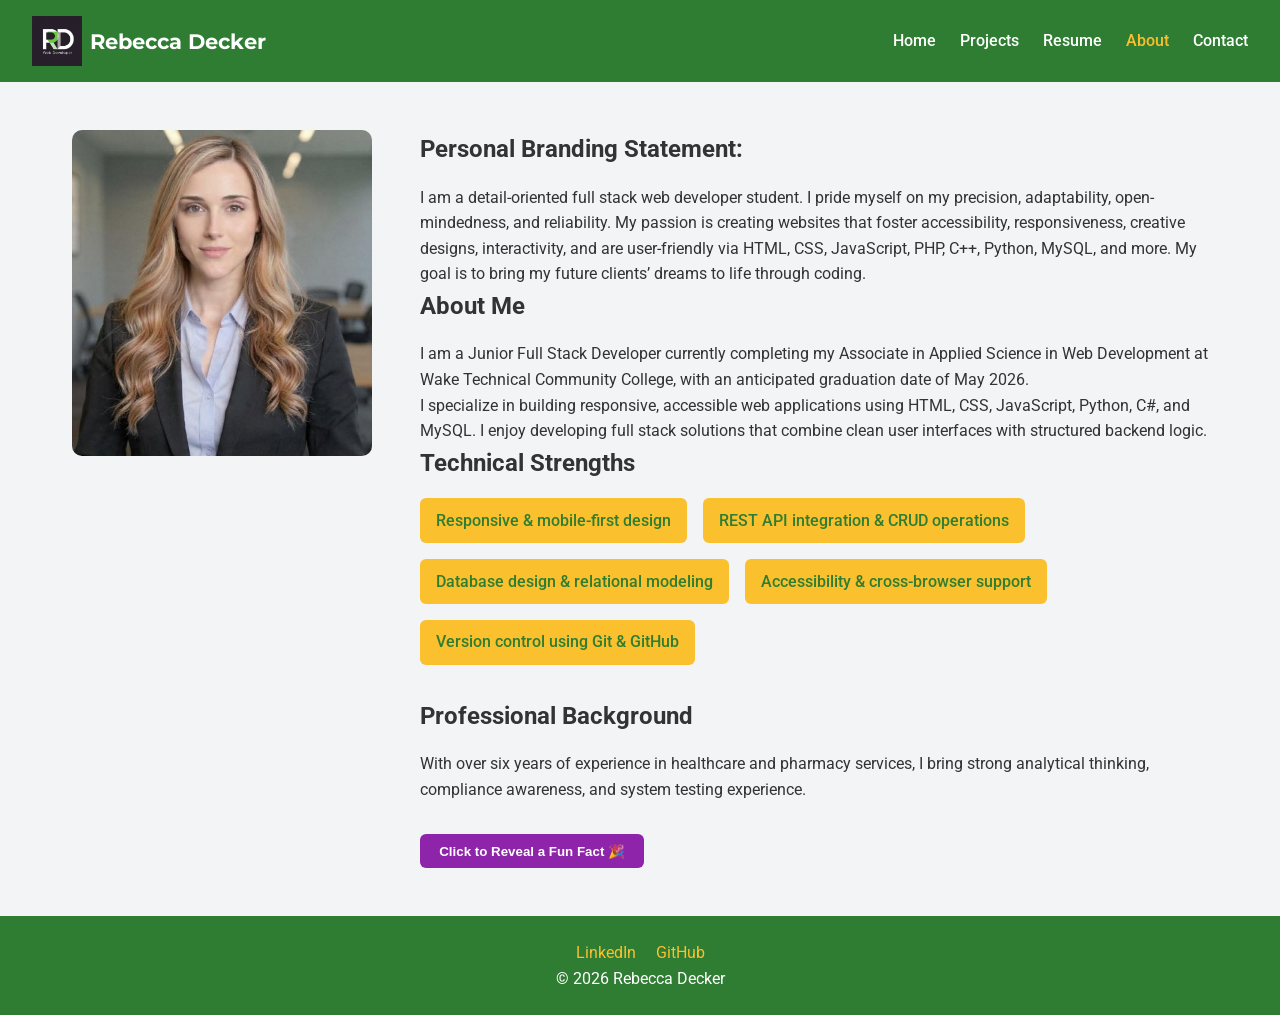
==== about.html @ 68fbaf18 "e-portfolio" ====
<!DOCTYPE html>
<html lang="en">
<head>
  <meta charset="UTF-8" />
  <meta name="viewport" content="width=device-width, initial-scale=1.0" />
  <title>About Me | Rebecca Decker</title>

  <!-- Google Fonts -->
  <link href="https://fonts.googleapis.com/css2?family=Montserrat:wght@600;700&family=Roboto:wght@400;500&display=swap" rel="stylesheet">

  <link rel="stylesheet" href="css/styles.css" />
</head>
<body>

<header class="header">
  <a href="index.html" class="logo">
    <img src="images/logo.jpg" alt="logo"> Rebecca Decker
  </a>

  <!-- Hamburger toggle -->
  <input type="checkbox" id="nav-toggle" class="nav-toggle">
  <label for="nav-toggle" class="hamburger">
    <span></span>
    <span></span>
    <span></span>
  </label>

  <nav>
    <ul class="nav-links">
      <li><a href="index.html">Home</a></li>
      <li><a href="projects.html">Projects</a></li>
      <li><a href="resume.html">Resume</a></li>
      <li><a href="about.html" class="active">About</a></li>
      <li><a href="contact.html">Contact</a></li>
    </ul>
  </nav>
</header>

<main class="about">

  <section class="about-wrapper">

    <!-- LEFT: PROFILE IMAGE -->
    <div class="about-image">
      <img id="profile-img" src="images/profile.jpg" alt="Rebecca Decker professional photo">
    </div>

    <!-- RIGHT: TEXT CONTENT -->
    <div class="about-content">

      <p class="branding">
        <h1>Personal Branding Statement:</h1>
        <p>
          I am a detail-oriented full stack web developer student. I pride myself on my precision, adaptability, open-mindedness, and reliability. My passion is creating websites that foster accessibility, responsiveness, creative designs, interactivity, and are user-friendly via HTML, CSS, JavaScript, PHP, C++, Python, MySQL, and more. My goal is to bring my future clients’ dreams to life through coding.
        </p>

      <h2>About Me</h2>
      <p>
        I am a Junior Full Stack Developer currently completing my Associate in Applied Science in Web Development 
        at Wake Technical Community College, with an anticipated graduation date of May 2026.
      </p>
      <p>
        I specialize in building responsive, accessible web applications using HTML, CSS, JavaScript, Python, C#, and MySQL. 
        I enjoy developing full stack solutions that combine clean user interfaces with structured backend logic.
      </p>

      <h2>Technical Strengths</h2>
      <div class="skills-container">
        <div class="skill-card">Responsive & mobile-first design</div>
        <div class="skill-card">REST API integration & CRUD operations</div>
        <div class="skill-card">Database design & relational modeling</div>
        <div class="skill-card">Accessibility & cross-browser support</div>
        <div class="skill-card">Version control using Git & GitHub</div>
      </div>

      <h2>Professional Background</h2>
      <p>
        With over six years of experience in healthcare and pharmacy services, I bring strong analytical thinking, 
        compliance awareness, and system testing experience.
      </p>

      <!-- FUN FACT INTERACTION -->
      <div class="fun-fact-wrapper">
        <button id="reveal-fact">Click to Reveal a Fun Fact 🎉</button>
        <p id="fun-fact">I enjoy exploring local coffee shops and hiking the mountains!☕</p>
      </div>

    </div>
  </section>

</main>

<footer class="footer">
  <a href="https://linkedin.com" target="_blank">LinkedIn</a>
  <a href="https://github.com" target="_blank">GitHub</a>
  <p>© 2026 Rebecca Decker</p>
</footer>

<script src="js/script.js"></script>
</body>
</html>
---- css/styles.css ----
/* ================= GLOBAL RESET ================= */
* {
  margin: 0;
  padding: 0;
  box-sizing: border-box;
}

body {
  font-family: 'Roboto', sans-serif;
  background-color: #F3F4F6;
  color: #333;
  line-height: 1.6;
  scroll-behavior: smooth;
}

a {
  text-decoration: none;
  color: inherit;
}

img {
  max-width: 100%;
  display: block;
}

/* ================= HEADER ================= */
.header {
  display: flex;
  justify-content: space-between;
  align-items: center;
  padding: 1rem 2rem;
  background-color: #2E7D32;
  color: white;
  position: relative;
  z-index: 100;
}

.header a {
  color: white;
}

.logo {
  display: flex;
  align-items: center;
  font-family: 'Montserrat', sans-serif;
  font-weight: 700;
  font-size: 1.3rem;
  gap: 0.5rem;
}

.logo img {
  width: 50px;
  height: auto;
  object-fit: contain;
}

.nav-links {
  list-style: none;
  display: flex;
  gap: 1.5rem;
}

.nav-links a {
  font-weight: 500;
  transition: color 0.3s;
}

.nav-links a:hover,
.nav-links a.active {
  color: #FBC02D;
}

/* ================= HAMBURGER ================= */
.nav-toggle {
  display: none;
}

.hamburger {
  display: none;
  flex-direction: column;
  cursor: pointer;
  gap: 5px;
  z-index: 2000;
}

.hamburger span {
  width: 25px;
  height: 3px;
  background: white;
  border-radius: 2px;
}

/* ================= BUTTONS ================= */
.btn-primary {
  background-color: #8E24AA;
  color: white;
  border: none;
  padding: 0.7rem 1.4rem;
  border-radius: 6px;
  cursor: pointer;
  font-weight: 600;
  transition: transform 0.2s ease, background 0.3s ease;
}

.btn-primary:hover {
  background-color: #6A1B9A;
  transform: scale(1.05);
}

.btn-secondary {
  background-color: #FBC02D;
  color: #2E7D32;
  border: none;
  padding: 0.7rem 1.4rem;
  border-radius: 6px;
  cursor: pointer;
  font-weight: 600;
  transition: transform 0.2s ease, background 0.3s ease;
}

.btn-secondary:hover {
  background-color: #F9A825;
  transform: scale(1.05);
}

/* ================= HERO (INDEX PAGE) ================= */
.hero-wrapper {
  display: flex;
  align-items: center;
  justify-content: center;
  gap: 3rem;
  max-width: 1200px;
  margin: 3rem auto;
  padding: 0 2rem;
  flex-wrap: wrap; /* allows stacking on smaller screens */
}

.hero-image img {
  width: 300px;
  max-width: 100%;
  border-radius: 10px;
  object-fit: cover;
  cursor: pointer;
  transition: transform 0.6s ease;
}

.hero-content {
  flex: 1;
  min-width: 280px;
  text-align: left;
}

.hero-content h1 {
  font-family: 'Montserrat', sans-serif;
  color: #2E7D32; /* consistent green from theme */
  margin-bottom: 1rem;
  font-size: 2.5rem;
}

.hero-content .tagline {
  font-size: 1.2rem;
  margin-bottom: 2rem;
  color: #555;
}

.hero-buttons {
  display: flex;
  gap: 1rem;
  flex-wrap: wrap;
}

/* ================= HOME SECTION ================= */
.home-section {
  max-width: 1200px;
  margin: auto;
  padding: 3rem 2rem;
  text-align: center;
}

.home-section h2 {
  color: #8E24AA;
  margin-bottom: 1.5rem;
  font-family: 'Montserrat', sans-serif;
}

.skills-grid {
  display: flex;
  flex-wrap: wrap;
  gap: 2rem;
  justify-content: center;
}

.skills-grid div {
  background-color: #FBC02D;
  color: #2E7D32;
  padding: 1rem;
  border-radius: 8px;
  min-width: 220px;
  transition: transform 0.3s, box-shadow 0.3s;
}

.skills-grid div:hover {
  transform: scale(1.05);
  box-shadow: 0 8px 20px rgba(0,0,0,0.2);
}

/* ================= ABOUT PAGE ================= */
.about-wrapper {
  display: flex;
  align-items: flex-start;
  justify-content: center;
  gap: 3rem;
  max-width: 1200px;
  margin: 3rem auto;
  padding: 0 2rem;
  flex-wrap: wrap;
}

.about-image img {
  width: 300px;
  max-width: 100%;
  height: auto;
  border-radius: 10px;
  object-fit: cover;
  cursor: pointer;
  transition: transform 0.6s ease;
}

.about-content {
  flex: 1;
  min-width: 280px;
}

.about-content h1,
.about-content h2 {
  margin-bottom: 1rem;
}

.skills-container {
  display: flex;
  flex-wrap: wrap;
  gap: 1rem;
  margin-bottom: 2rem;
}

.skill-card {
  background-color: #FBC02D;
  color: #2E7D32;
  padding: 0.6rem 1rem;
  border-radius: 6px;
  font-weight: 500;
  cursor: default;
  transition: transform 0.3s ease, box-shadow 0.3s ease;
}

/* Fun fact button */
.fun-fact-wrapper {
  margin-top: 2rem;
}

#fun-fact {
  display: none;
  margin-top: 1rem;
}

#reveal-fact {
  background-color: #8E24AA;
  color: white;
  border: none;
  padding: 0.6rem 1.2rem;
  border-radius: 6px;
  cursor: pointer;
  font-weight: 600;
  transition: 0.3s ease, transform 0.2s ease;
}

#reveal-fact:hover {
  background-color: #6A1B9A;
  transform: scale(1.05);
}

/* ================= PROJECTS PAGE ================= */
.projects {
  max-width: 1200px;
  margin: auto;
  padding: 3rem 2rem;
}

.projects-grid {
  display: grid;
  grid-template-columns: repeat(auto-fit, minmax(280px, 1fr));
  gap: 2rem;
}

.project-card {
  background: white;
  padding: 1.5rem;
  border-radius: 8px;
  box-shadow: 0 4px 10px rgba(0,0,0,0.1);
  transition: transform 0.3s ease;
}

.project-card:hover {
  transform: translateY(-6px);
}

.project-card img {
  width: 100%;
  border-radius: 6px;
  margin-bottom: 1rem;
}

.project-link {
  background-color: #8E24AA;
  color: white;
  border: none;
  padding: 0.6rem 1.2rem;
  border-radius: 4px;
  cursor: pointer;
}

.project-link:hover {
  background-color: #6A1B9A;
}

/* MODAL */
.modal {
  position: fixed;
  inset: 0;
  background: rgba(0,0,0,0.8);
  display: flex;
  align-items: center;
  justify-content: center;
  opacity: 0;
  pointer-events: none;
  transition: opacity 0.3s ease;
  z-index: 1000;
}

.modal.show {
  opacity: 1;
  pointer-events: auto;
}

.modal-content {
  background: #F3F4F6;
  width: 90%;
  max-width: 1000px;
  height: 85%;
  border-radius: 10px;
  padding: 1rem;
  position: relative;
}

.modal-content iframe {
  width: 100%;
  height: 85%;
  border: none;
  border-radius: 6px;
}

.close-modal {
  position: absolute;
  top: 10px;
  right: 14px;
  background: none;
  border: none;
  font-size: 1.5rem;
  cursor: pointer;
}

/* ================= CONTACT PAGE ================= */
.contact-page {
  padding: 4rem 2rem;
}

.contact-grid {
  display: flex;
  gap: 2rem;
  align-items: flex-start;
  flex-wrap: wrap;
}

/* IMAGE LEFT */
.contact-image {
  flex: 1 1 300px;
  max-width: 450px;
}

.contact-image img {
  width: 100%;
  height: auto;
  border-radius: 8px;
  object-fit: cover;
}

/* FORM RIGHT */
.contact-form-container {
  flex: 1 1 350px;
  max-width: 600px;
}

.contact-form-container h1 {
  font-family: 'Montserrat', sans-serif;
  color: #2E7D32;
  margin-bottom: 1rem;
}

.contact-form-container p {
  margin-bottom: 2rem;
  color: #555;
}

.contact-form {
  display: flex;
  flex-direction: column;
  gap: 1rem;
}

.contact-form label {
  font-weight: 500;
}

.contact-form input,
.contact-form textarea {
  padding: 0.75rem 1rem;
  border: 1px solid #ccc;
  border-radius: 6px;
  font-size: 1rem;
  transition: box-shadow 0.3s, border-color 0.3s;
}

.contact-form input:focus,
.contact-form textarea:focus {
  outline: none;
  border-color: #8E24AA;
  box-shadow: 0 0 8px rgba(139, 23, 154, 0.5);
  transition: box-shadow 0.3s ease;
}

.contact-form button {
  background-color: #8E24AA;
  color: #fff;
  font-weight: 600;
  padding: 0.75rem 1.5rem;
  border: none;
  border-radius: 6px;
  cursor: pointer;
  transition: transform 0.2s, background-color 0.3s;
}

.contact-form button:hover {
  background-color: #9c27b0;
  transform: scale(1.05);
}

/* ================= MESSAGE POPUP ================= */
.message-popup {
  position: fixed;
  top: 50%;
  left: 50%;
  transform: translateX(-50%, -50%);
  background: #8E24AA;
  color: #fff;
padding: 1.2rem 2rem;
  border-radius: 10px;
  font-size: 1rem;
  text-align: center;
  z-index: 10000;
  opacity: 0;
  transition: opacity 0.5s ease, transform 0.3s ease;
}

.message-popup.show {
  opacity: 1;
  transform: translateX(-50%) translateY(10px);
}

/* ================= RESUME PAGE ================= */
.resume ul {
  list-style: disc;
  margin-left: 1.5rem;
  margin-bottom: 2rem;
}

.resume .btn-primary {
  display: inline-block;
  margin-top: 1rem;
}

/* ================= FOOTER ================= */
.footer {
  background-color: #2E7D32;
  color: white;
  text-align: center;
  padding: 1.5rem;
  margin-top: 3rem;
}

.footer a {
  color: #FBC02D;
  margin: 0 0.5rem;
}

/* ================= CONFETTI ================= */
/* Confetti squares */
.confetti {
  position: fixed;
  top: 0;
  width: 5px;
  height: 5px;
  pointer-events: none;
  z-index: 9999;
  opacity: 1;
  animation: confettiFall linear forwards;
}

@keyframes confettiFall {
  0% {
    transform: translateY(0) rotate(0deg);
    opacity: 1;
  }
  100% {
    transform: translateY(120vh) rotate(720deg);
    opacity: 0;
  }
}

/* ================= FLOATING ICONS / EMOJIS ================= */
.floating-icon {
  position: fixed;
  bottom: 0;               /* start at bottom */
  pointer-events: none;     /* ignore mouse interactions */
  opacity: 1;
  animation: floatUp 4s ease-out forwards; /* move up and fade */
  z-index: 9999;
}

/* Keyframes for floating up and fading out */
@keyframes floatUp {
  0% {
    transform: translateY(0) scale(1);
    opacity: 1;
  }
  50% {
    transform: translateY(-50vh) scale(1.1);
    opacity: 0.8;
  }
  100% {
    transform: translateY(-100vh) scale(1.2);
    opacity: 0;
  }
}

.resume-preview {
  margin-top: 2rem;
  text-align: center;
}

.resume-preview h2 {
  color: #8E24AA; /* consistent with your theme */
  margin-bottom: 1rem;
}

.resume-preview iframe {
  border: 2px solid #2E7D32; /* subtle theme border */
  border-radius: 8px;
  margin-bottom: 1rem;
}

.resume-preview .btn-primary {
  margin-top: 1rem;
}

.iframe-wrapper {
  display: flex;
  justify-content: center;
  margin-bottom: 1rem;
}

.iframe-wrapper iframe {
  width: 90%;             /* not full width, leaves margin */
  max-width: 800px;       /* limits size on large screens */
  aspect-ratio: 8.5 / 11; /* standard resume ratio */
  border: 2px solid #2E7D32; /* theme color border */
  border-radius: 8px;
  box-shadow: 0 4px 12px rgba(0,0,0,0.15);
  pointer-events: auto;   /* allows scrolling inside iframe */
}

/* ================= RESPONSIVE ================= */
@media (max-width: 900px) {
  .about-wrapper {
    flex-direction: column;
    text-align: center;
  }

  .skills-container, .skills-grid {
    justify-content: center;
  }

  .hero-wrapper {
    flex-direction: column;
    text-align: center;
  }

  .hero-content {
    text-align: center;
  }

  .contact-grid {
    flex-direction: column;
    align-items: center;
  }

  .contact-image,
  .contact-form-container {
    max-width: 100%;
  }

  .about-image {
    align-self: center;    
  }
  
}

@media (max-width: 768px) {
  .hamburger {
    display: flex;
    position: absolute;
    right: 2rem;
    top: 50%;
    transform: translateY(-50%);
  }

  .nav-links {
    display: none;
    flex-direction: column;
    position: absolute;
    top: 100%;
    right: 0;
    background: #2E7D32;
    width: 200px;
    padding: 1rem;
    border-radius: 0 0 8px 8px;
  }

  .nav-toggle:checked + .hamburger + nav .nav-links {
    display: flex;
  }
}

@media (max-width: 480px) {
  .logo img {
    width: 35px;
  }

  .header {
    font-size: small;
  }

  .hero h1 {
    font-size: 2rem;
  }
}
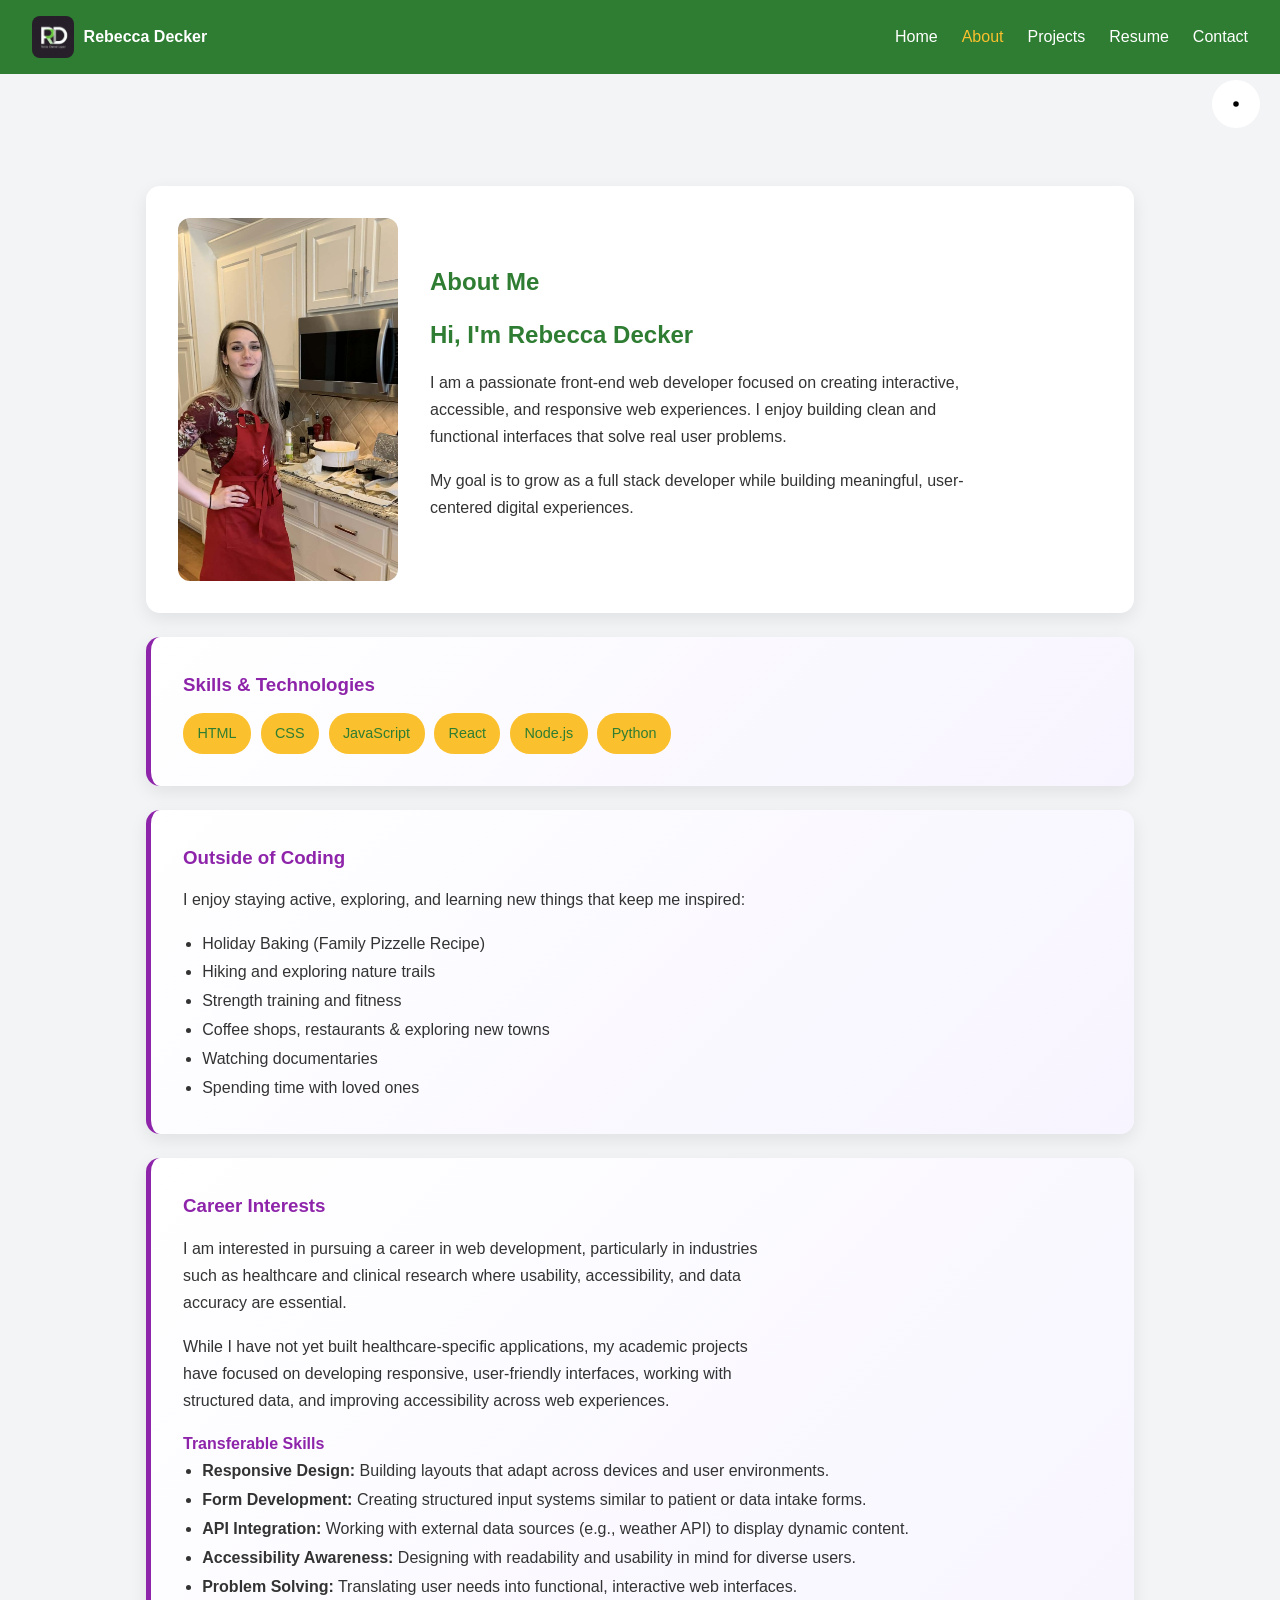
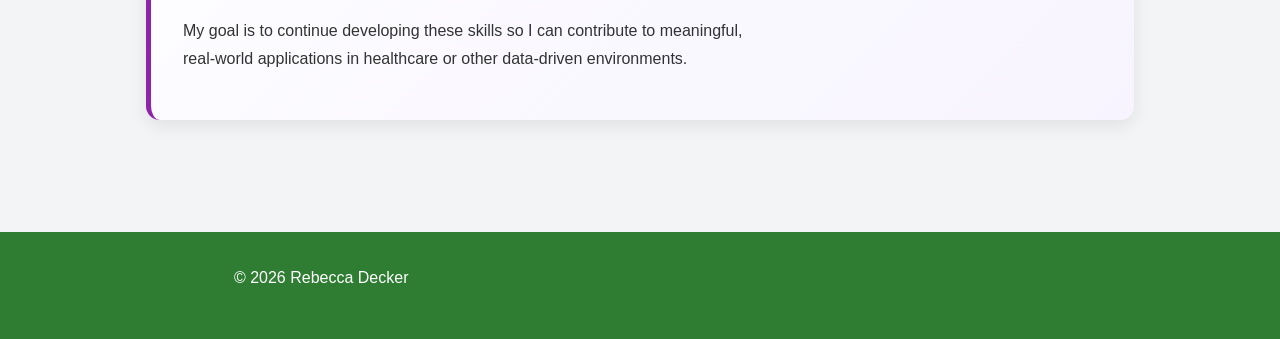
==== commit 49e07262: "Add files via upload" ====
--- a/about.html
+++ b/about.html
@@ -1,25 +1,45 @@
 <!DOCTYPE html>
 <html lang="en">
 <head>
-  <meta charset="UTF-8" />
-  <meta name="viewport" content="width=device-width, initial-scale=1.0" />
-  <title>About Me | Rebecca Decker</title>
+<meta charset="UTF-8">
+<meta name="viewport" content="width=device-width, initial-scale=1.0">
 
-  <!-- Google Fonts -->
-  <link href="https://fonts.googleapis.com/css2?family=Montserrat:wght@600;700&family=Roboto:wght@400;500&display=swap" rel="stylesheet">
+<title>About | Rebecca Decker</title>
 
-  <link rel="stylesheet" href="css/styles.css" />
+<link rel="stylesheet" href="css/styles.css">
 </head>
+
 <body>
+
+<button id="theme-toggle" class="theme-toggle" aria-label="Toggle dark mode">
+
+  <!-- SUN (light mode) -->
+  <svg class="icon sun" viewBox="0 0 24 24">
+    <circle cx="12" cy="12" r="5"/>
+    <g stroke-width="2">
+      <line x1="12" y1="1" x2="12" y2="4"/>
+      <line x1="12" y1="20" x2="12" y2="23"/>
+      <line x1="1" y1="12" x2="4" y2="12"/>
+      <line x1="20" y1="12" x2="23" y2="12"/>
+    </g>
+  </svg>
+
+  <!-- MOON (dark mode) -->
+  <svg class="icon moon" viewBox="0 0 24 24">
+    <path d="M21 14.5A8.5 8.5 0 1111.5 3a6.5 6.5 0 009.5 11.5z"/>
+  </svg>
+
+</button>
 
 <header class="header">
   <a href="index.html" class="logo">
-    <img src="images/logo.jpg" alt="logo"> Rebecca Decker
+    <img src="images/logo.jpg" alt="Rebecca Decker Logo">
+    <span>Rebecca Decker</span>
   </a>
 
-  <!-- Hamburger toggle -->
   <input type="checkbox" id="nav-toggle" class="nav-toggle">
-  <label for="nav-toggle" class="hamburger">
+
+  <label for="nav-toggle" class="hamburger" aria-label="Toggle navigation">
     <span></span>
     <span></span>
     <span></span>
@@ -28,74 +48,108 @@
   <nav>
     <ul class="nav-links">
       <li><a href="index.html">Home</a></li>
+      <li><a class="active" href="about.html">About</a></li>
       <li><a href="projects.html">Projects</a></li>
       <li><a href="resume.html">Resume</a></li>
-      <li><a href="about.html" class="active">About</a></li>
       <li><a href="contact.html">Contact</a></li>
     </ul>
   </nav>
 </header>
 
-<main class="about">
 
-  <section class="about-wrapper">
+<main class="section fade-in">
 
-    <!-- LEFT: PROFILE IMAGE -->
-    <div class="about-image">
-      <img id="profile-img" src="images/profile.jpg" alt="Rebecca Decker professional photo">
-    </div>
+<section class="about-modern">
 
-    <!-- RIGHT: TEXT CONTENT -->
-    <div class="about-content">
+  <!-- PROFILE CARD -->
+  <div class="about-card profile-card">
+    <img src="images/about.jpg" alt="Rebecca Decker profile photo" class="profile-img">
 
-      <p class="branding">
-        <h1>Personal Branding Statement:</h1>
-        <p>
-          I am a detail-oriented full stack web developer student. I pride myself on my precision, adaptability, open-mindedness, and reliability. My passion is creating websites that foster accessibility, responsiveness, creative designs, interactivity, and are user-friendly via HTML, CSS, JavaScript, PHP, C++, Python, MySQL, and more. My goal is to bring my future clients’ dreams to life through coding.
-        </p>
+    <div>
+      <h1>About Me</h1>
+      <h2>Hi, I'm Rebecca Decker</h2>
 
-      <h2>About Me</h2>
       <p>
-        I am a Junior Full Stack Developer currently completing my Associate in Applied Science in Web Development 
-        at Wake Technical Community College, with an anticipated graduation date of May 2026.
-      </p>
-      <p>
-        I specialize in building responsive, accessible web applications using HTML, CSS, JavaScript, Python, C#, and MySQL. 
-        I enjoy developing full stack solutions that combine clean user interfaces with structured backend logic.
+        I am a passionate front-end web developer focused on creating interactive, accessible, and responsive web experiences.
+        I enjoy building clean and functional interfaces that solve real user problems.
       </p>
 
-      <h2>Technical Strengths</h2>
-      <div class="skills-container">
-        <div class="skill-card">Responsive & mobile-first design</div>
-        <div class="skill-card">REST API integration & CRUD operations</div>
-        <div class="skill-card">Database design & relational modeling</div>
-        <div class="skill-card">Accessibility & cross-browser support</div>
-        <div class="skill-card">Version control using Git & GitHub</div>
-      </div>
+      <p>
+        My goal is to grow as a full stack developer while building meaningful, user-centered digital experiences.
+      </p>
+    </div>
+  </div>
 
-      <h2>Professional Background</h2>
-      <p>
-        With over six years of experience in healthcare and pharmacy services, I bring strong analytical thinking, 
-        compliance awareness, and system testing experience.
-      </p>
+  <!-- SKILLS CARD -->
+<div class="about-card highlight">
+    <h3>Skills & Technologies</h3>
 
-      <!-- FUN FACT INTERACTION -->
-      <div class="fun-fact-wrapper">
-        <button id="reveal-fact">Click to Reveal a Fun Fact 🎉</button>
-        <p id="fun-fact">I enjoy exploring local coffee shops and hiking the mountains!☕</p>
-      </div>
+    <div class="skills-grid-modern">
+      <span>HTML</span>
+      <span>CSS</span>
+      <span>JavaScript</span>
+      <span>React</span>
+      <span>Node.js</span>
+      <span>Python</span>
+    </div>
+  </div>
 
-    </div>
-  </section>
+  <!-- LIFESTYLE CARD -->
+<div class="about-card highlight">
+    <h3>Outside of Coding</h3>
+
+    <p>I enjoy staying active, exploring, and learning new things that keep me inspired:</p>
+
+    <ul class="about-list-modern">
+      <li> Holiday Baking (Family Pizzelle Recipe)</li>
+      <li> Hiking and exploring nature trails</li>
+      <li> Strength training and fitness</li>
+      <li> Coffee shops, restaurants & exploring new towns</li>
+      <li> Watching documentaries</li>
+      <li> Spending time with loved ones</li>
+    </ul>
+  </div>
+
+<div class="about-card highlight">
+  <h3>Career Interests</h3>
+  <p>
+    I am interested in pursuing a career in web development, particularly in
+    industries such as healthcare and clinical research where usability,
+    accessibility, and data accuracy are essential.
+  </p>
+
+  <p>
+    While I have not yet built healthcare-specific applications, my academic
+    projects have focused on developing responsive, user-friendly interfaces,
+    working with structured data, and improving accessibility across web
+    experiences.
+  </p>
+
+  <h4 style="margin-top:1rem; color:#8E24AA;">Transferable Skills</h4>
+
+  <ul class="about-list-modern">
+    <li><strong>Responsive Design:</strong> Building layouts that adapt across devices and user environments.</li>
+    <li><strong>Form Development:</strong> Creating structured input systems similar to patient or data intake forms.</li>
+    <li><strong>API Integration:</strong> Working with external data sources (e.g., weather API) to display dynamic content.</li>
+    <li><strong>Accessibility Awareness:</strong> Designing with readability and usability in mind for diverse users.</li>
+    <li><strong>Problem Solving:</strong> Translating user needs into functional, interactive web interfaces.</li>
+  </ul>
+
+  <p style="margin-top:1rem;">
+    My goal is to continue developing these skills so I can contribute to
+    meaningful, real-world applications in healthcare or other data-driven
+    environments.
+  </p>
+</div>
+
+</section>
 
 </main>
 
 <footer class="footer">
-  <a href="https://linkedin.com" target="_blank">LinkedIn</a>
-  <a href="https://github.com" target="_blank">GitHub</a>
   <p>© 2026 Rebecca Decker</p>
 </footer>
 
-<script src="js/script.js"></script>
+<script src="js/scripts.js"></script>
 </body>
 </html>
--- a/css/styles.css
+++ b/css/styles.css
@@ -5,68 +5,235 @@
   box-sizing: border-box;
 }
 
+:root {
+  --space-xs: 0.5rem;
+  --space-sm: 1rem;
+  --space-md: 2rem;
+  --space-lg: 3rem;
+  --space-xl: 5rem;
+}
+
+html {
+  scroll-behavior: smooth;
+}
+
 body {
-  font-family: 'Roboto', sans-serif;
-  background-color: #F3F4F6;
+  font-family: "Roboto", sans-serif;
+  background: #F3F4F6;
   color: #333;
-  line-height: 1.6;
-  scroll-behavior: smooth;
-}
-
+  line-height: 1.7;
+  transition: background 0.3s ease, color 0.3s ease;
+}
+
+button, a {
+  transition: all 0.25s ease;
+}
+
+section,
+main {
+  padding: var(--space-lg) var(--space-md);
+  max-width: 1200px;
+  margin: 0 auto;
+}
+
+/* ================= DARK MODE ================= */
+body.dark {
+  background: #121212;
+  color: #eaeaea;
+}
+
+.theme-toggle {
+  width: 42px;
+  height: 42px;
+  border-radius: 50%;
+  border: none;
+  cursor: pointer;
+
+  display: flex;
+  align-items: center;
+  justify-content: center;
+
+  background: #12121212;
+  color: #FBC02D;
+
+  transition: 0.3s ease;
+}
+
+body.dark .theme-toggle {
+  background: #FFFFFF;
+  color: #2E7D32;
+}
+
+.icon {
+  position: absolute;
+  width: 20px;
+  height: 20px;
+  transition: 0.3s ease;
+}
+
+/* swap icons */
+.icon-moon {
+  opacity: 0;
+  transform: scale(0.5) rotate(90deg);
+}
+
+body.dark .icon-sun {
+  opacity: 0;
+  transform: scale(0.5) rotate(-90deg);
+}
+
+body.dark .icon-moon {
+  opacity: 1;
+  transform: scale(1);
+}
+
+/* Headings */
+body.dark h1,
+body.dark h2,
+body.dark h3 {
+  color: #FFD54F; /* softer yellow, better contrast than neon */
+}
+
+/* Paragraphs */
+body.dark p {
+  color: #CFCFCF; /* improves readability vs pure gray */
+}
+
+/* Muted / secondary text */
+body.dark .projects-intro,
+body.dark .page-header p,
+body.dark .project-item p {
+  color: #B5B5B5;
+}
+
+/* ================= TYPOGRAPHY ================= */
+h1, h2, h3 {
+  font-family: "Montserrat", sans-serif;
+  color: #2E7D32;
+  margin-bottom: 1rem;
+}
+
+body.dark h1,
+body.dark h2,
+body.dark h3 {
+  color: #FBC02D;
+}
+
+p {
+  margin-bottom: 1rem;
+  max-width: 70ch;
+}
+
+.tags {
+  display: flex;
+  flex-wrap: wrap;
+  gap: 0.4rem;
+  margin: 0.8rem 0;
+}
+
+.tags span {
+  font-size: 0.75rem;
+  padding: 0.3rem 0.6rem;
+  border-radius: 20px;
+  background: #FBC02D;
+  color: #2E7D32;
+}
+
+/* keeps reveal animation smooth */
+.reveal {
+  opacity: 0;
+  transform: translateY(18px);
+  transition: all 0.6s ease;
+}
+
+.reveal.active {
+  opacity: 1;
+  transform: translateY(0);
+}
+
+/* ================= LINKS ================= */
 a {
   text-decoration: none;
   color: inherit;
 }
 
-img {
-  max-width: 100%;
-  display: block;
-}
-
-/* ================= HEADER ================= */
+/* ================= HEADER (MODERN STICKY NAV) ================= */
 .header {
-  display: flex;
+  position: sticky;
+  top: 0;
+  z-index: 1000;
+
+  display: flex;
+  align-items: center;
   justify-content: space-between;
-  align-items: center;
-  padding: 1rem 2rem;
-  background-color: #2E7D32;
+
+  padding: var(--space-sm) var(--space-md);
+  background: #2E7D32;
+  transition: all 0.3s ease;
+}
+
+/* shrink effect on scroll */
+.header.scrolled {
+  padding: 0.6rem 2rem;
+  box-shadow: 0 6px 20px rgba(0,0,0,0.15);
+}
+
+/* ================= LOGO ================= */
+.logo {
+  display: flex;
+  align-items: center;
+  gap: 0.6rem;
   color: white;
+  font-family: "Montserrat", sans-serif;
+  font-weight: 700;
+  text-decoration: none;
+}
+
+.logo img {
+  width: 42px;
+  height: 42px;
+  border-radius: 8px;
+  object-fit: cover;
+  transition: transform 0.3s ease;
+}
+
+.logo:hover img {
+  transform: rotate(-5deg) scale(1.05);
+}
+
+/* ================= NAV ================= */
+.nav-links {
+  display: flex;
+  gap: 1.5rem;
+  list-style: none;
+}
+
+.nav-link {
+  color: white;
+  font-weight: 500;
   position: relative;
-  z-index: 100;
-}
-
-.header a {
-  color: white;
-}
-
-.logo {
-  display: flex;
-  align-items: center;
-  font-family: 'Montserrat', sans-serif;
-  font-weight: 700;
-  font-size: 1.3rem;
-  gap: 0.5rem;
-}
-
-.logo img {
-  width: 50px;
-  height: auto;
-  object-fit: contain;
-}
-
-.nav-links {
-  list-style: none;
-  display: flex;
-  gap: 1.5rem;
-}
-
-.nav-links a {
-  font-weight: 500;
-  transition: color 0.3s;
-}
-
-.nav-links a:hover,
-.nav-links a.active {
+  padding: 0.3rem 0;
+  transition: 0.3s ease;
+}
+
+/* hover underline animation */
+.nav-link::after {
+  content: "";
+  position: absolute;
+  left: 0;
+  bottom: -4px;
+  width: 0%;
+  height: 2px;
+  background: #FBC02D;
+  transition: width 0.3s ease;
+}
+
+.nav-link:hover::after {
+  width: 100%;
+}
+
+/* active page */
+.nav-link.active {
   color: #FBC02D;
 }
 
@@ -78,9 +245,8 @@
 .hamburger {
   display: none;
   flex-direction: column;
+  gap: 5px;
   cursor: pointer;
-  gap: 5px;
-  z-index: 2000;
 }
 
 .hamburger span {
@@ -88,561 +254,1041 @@
   height: 3px;
   background: white;
   border-radius: 2px;
+  transition: 0.3s ease;
 }
 
 /* ================= BUTTONS ================= */
+.btn-primary,
+.btn-secondary {
+  display: inline-block;
+  padding: 0.7rem 1.4rem;
+  border-radius: 8px;
+  font-weight: 600;
+  transition: 0.3s ease;
+}
+
 .btn-primary {
-  background-color: #8E24AA;
+  background: #8E24AA;
   color: white;
-  border: none;
-  padding: 0.7rem 1.4rem;
-  border-radius: 6px;
-  cursor: pointer;
-  font-weight: 600;
-  transition: transform 0.2s ease, background 0.3s ease;
 }
 
 .btn-primary:hover {
-  background-color: #6A1B9A;
-  transform: scale(1.05);
+  background: #6A1B9A;
 }
 
 .btn-secondary {
-  background-color: #FBC02D;
+  background: #FBC02D;
   color: #2E7D32;
-  border: none;
-  padding: 0.7rem 1.4rem;
-  border-radius: 6px;
-  cursor: pointer;
-  font-weight: 600;
-  transition: transform 0.2s ease, background 0.3s ease;
 }
 
 .btn-secondary:hover {
-  background-color: #F9A825;
-  transform: scale(1.05);
-}
-
-/* ================= HERO (INDEX PAGE) ================= */
+  background: #F9A825;
+}
+
+/* ================= LAYOUT ================= */
+section {
+  padding: 4rem 1.5rem;
+  max-width: 1100px;
+  margin: auto;
+}
+
+/* ================= HERO ================= */
 .hero-wrapper {
   display: flex;
   align-items: center;
+  justify-content: space-between;
+  margin: var(--space-lg) auto;
+  gap: var(--space-lg);
+  flex-wrap: wrap;
+}
+
+.about-wrapper,
+.contact-grid {
+  margin: var(--space-lg) auto;
+  gap: var(--space-lg);
+}
+
+.hero-image img {
+  width: 280px;
+  border-radius: 12px;
+}
+
+.hero-buttons-center {
+  display: flex;
   justify-content: center;
-  gap: 3rem;
-  max-width: 1200px;
-  margin: 3rem auto;
-  padding: 0 2rem;
-  flex-wrap: wrap; /* allows stacking on smaller screens */
-}
-
-.hero-image img {
-  width: 300px;
-  max-width: 100%;
-  border-radius: 10px;
-  object-fit: cover;
-  cursor: pointer;
-  transition: transform 0.6s ease;
-}
-
-.hero-content {
-  flex: 1;
-  min-width: 280px;
-  text-align: left;
-}
-
-.hero-content h1 {
-  font-family: 'Montserrat', sans-serif;
-  color: #2E7D32; /* consistent green from theme */
-  margin-bottom: 1rem;
-  font-size: 2.5rem;
-}
-
-.hero-content .tagline {
-  font-size: 1.2rem;
-  margin-bottom: 2rem;
+  gap: 1rem;
+  padding: 2rem 1rem 4rem;
+  flex-wrap: wrap;
+}
+
+/* ================= PROJECTS ================= */
+.projects {
+  padding: var(--space-lg) var(--space-md);
+  margin: 0 auto;
+}
+
+.projects-intro {
+  margin-bottom: var(--space-md);
   color: #555;
-}
-
-.hero-buttons {
-  display: flex;
-  gap: 1rem;
-  flex-wrap: wrap;
-}
-
-/* ================= HOME SECTION ================= */
-.home-section {
-  max-width: 1200px;
-  margin: auto;
-  padding: 3rem 2rem;
-  text-align: center;
-}
-
-.home-section h2 {
-  color: #8E24AA;
-  margin-bottom: 1.5rem;
-  font-family: 'Montserrat', sans-serif;
-}
-
-.skills-grid {
-  display: flex;
-  flex-wrap: wrap;
-  gap: 2rem;
-  justify-content: center;
-}
-
-.skills-grid div {
-  background-color: #FBC02D;
-  color: #2E7D32;
-  padding: 1rem;
-  border-radius: 8px;
-  min-width: 220px;
-  transition: transform 0.3s, box-shadow 0.3s;
-}
-
-.skills-grid div:hover {
-  transform: scale(1.05);
-  box-shadow: 0 8px 20px rgba(0,0,0,0.2);
-}
-
-/* ================= ABOUT PAGE ================= */
-.about-wrapper {
-  display: flex;
-  align-items: flex-start;
-  justify-content: center;
-  gap: 3rem;
-  max-width: 1200px;
-  margin: 3rem auto;
-  padding: 0 2rem;
-  flex-wrap: wrap;
-}
-
-.about-image img {
-  width: 300px;
-  max-width: 100%;
-  height: auto;
-  border-radius: 10px;
-  object-fit: cover;
-  cursor: pointer;
-  transition: transform 0.6s ease;
-}
-
-.about-content {
-  flex: 1;
-  min-width: 280px;
-}
-
-.about-content h1,
-.about-content h2 {
-  margin-bottom: 1rem;
-}
-
-.skills-container {
-  display: flex;
-  flex-wrap: wrap;
-  gap: 1rem;
-  margin-bottom: 2rem;
-}
-
-.skill-card {
-  background-color: #FBC02D;
-  color: #2E7D32;
-  padding: 0.6rem 1rem;
-  border-radius: 6px;
-  font-weight: 500;
-  cursor: default;
-  transition: transform 0.3s ease, box-shadow 0.3s ease;
-}
-
-/* Fun fact button */
-.fun-fact-wrapper {
-  margin-top: 2rem;
-}
-
-#fun-fact {
-  display: none;
-  margin-top: 1rem;
-}
-
-#reveal-fact {
-  background-color: #8E24AA;
-  color: white;
-  border: none;
-  padding: 0.6rem 1.2rem;
-  border-radius: 6px;
-  cursor: pointer;
-  font-weight: 600;
-  transition: 0.3s ease, transform 0.2s ease;
-}
-
-#reveal-fact:hover {
-  background-color: #6A1B9A;
-  transform: scale(1.05);
-}
-
-/* ================= PROJECTS PAGE ================= */
-.projects {
-  max-width: 1200px;
-  margin: auto;
-  padding: 3rem 2rem;
+  max-width: 700px;
 }
 
 .projects-grid {
   display: grid;
   grid-template-columns: repeat(auto-fit, minmax(280px, 1fr));
-  gap: 2rem;
+  gap: var(--space-md);
+  margin-top: var(--space-md);
 }
 
 .project-card {
   background: white;
   padding: 1.5rem;
-  border-radius: 8px;
-  box-shadow: 0 4px 10px rgba(0,0,0,0.1);
+  border-radius: 12px;
+  box-shadow: 0 6px 16px rgba(0,0,0,0.08);
   transition: transform 0.3s ease;
+  overflow: hidden;
 }
 
 .project-card:hover {
   transform: translateY(-6px);
 }
 
+body.dark .project-card {
+  background: #1e1e1e;
+}
+
 .project-card img {
   width: 100%;
+  height: 220px;              /* consistent card image height */
+  object-fit: cover;         /* prevents distortion, crops nicely */
+  object-position: center;   /* keeps focus centered */
+  border-radius: 8px;
+  margin-bottom: 1rem;
+  display: block;
+  transition: transform 0.4s ease;
+  image-rendering: auto;
+}
+
+.project-card:hover img {
+  transform: scale(1.05);
+}
+
+.project-link {
+  display: inline-flex;
+  align-items: center;
+  justify-content: center;
+  gap: 0.4rem;
+  background: linear-gradient(135deg, #8E24AA, #6A1B9A);
+  color: #fff;
+  padding: 0.65rem 1rem;
+  border-radius: 8px;
+  font-weight: 600;
+  font-size: 0.95rem;
+  border: none;
+  cursor: pointer;
+  transition: transform 0.2s ease, box-shadow 0.3s ease, background 0.3s ease;
+  width: 100%;
+}
+
+.project-link:hover {
+  transform: translateY(-3px);
+  box-shadow: 0 10px 20px rgba(0,0,0,0.15);
+  background: linear-gradient(135deg, #9c27b0, #7b1fa2);
+}
+
+.featured-work {
+  padding: 3rem 1.5rem;
+  max-width: 900px;
+  margin: 0 auto;
+  text-align: center;
+}
+
+.project-list {
+  display: flex;
+  flex-direction: column;
+  gap: 1.5rem;
+  margin-top: 2rem;
+  text-align: left;
+}
+
+.project-item {
+  padding: 1.25rem;
+  border-left: 4px solid #8E24AA;
+  background: #fff;
   border-radius: 6px;
-  margin-bottom: 1rem;
-}
-
-.project-link {
-  background-color: #8E24AA;
-  color: white;
-  border: none;
-  padding: 0.6rem 1.2rem;
-  border-radius: 4px;
-  cursor: pointer;
-}
-
-.project-link:hover {
-  background-color: #6A1B9A;
-}
-
-/* MODAL */
+  box-shadow: 0 3px 10px rgba(0,0,0,0.08);
+}
+
+.project-item h3 {
+  margin-bottom: 0.5rem;
+  color: #2E7D32;
+}
+
+.project-item p {
+  color: #555;
+  line-height: 1.5;
+}
+
+/* ================= MODAL ================= */
 .modal {
   position: fixed;
   inset: 0;
-  background: rgba(0,0,0,0.8);
+  background: rgba(0, 0, 0, 0.75);
   display: flex;
   align-items: center;
   justify-content: center;
+
   opacity: 0;
-  pointer-events: none;
-  transition: opacity 0.3s ease;
+  visibility: hidden;
+  transition: opacity 0.25s ease, visibility 0.25s ease;
+
   z-index: 1000;
 }
 
+/* OPEN STATE */
 .modal.show {
   opacity: 1;
-  pointer-events: auto;
-}
-
+  visibility: visible;
+}
+
+/* ================= MODAL BOX ================= */
 .modal-content {
+  width: 92%;
+  max-width: 1100px;
+  height: 85vh;
+
   background: #F3F4F6;
-  width: 90%;
-  max-width: 1000px;
-  height: 85%;
-  border-radius: 10px;
-  padding: 1rem;
-  position: relative;
-}
-
-.modal-content iframe {
-  width: 100%;
-  height: 85%;
-  border: none;
-  border-radius: 6px;
+  border-radius: 12px;
+
+  display: flex;
+  flex-direction: column;
+
+  overflow: hidden;
+  box-shadow: 0 20px 60px rgba(0,0,0,0.4);
+
+  transform: scale(0.95);
+  transition: transform 0.25s ease;
+}
+
+/* smooth pop-in effect */
+.modal.show .modal-content {
+  transform: scale(1);
+}
+
+.modal-header {
+  display: flex;
+  justify-content: space-between;
+  align-items: center;
+
+  padding: 0.75rem 1rem;
+  background: #2E7D32;
+  color: white;
 }
 
 .close-modal {
-  position: absolute;
-  top: 10px;
-  right: 14px;
   background: none;
   border: none;
-  font-size: 1.5rem;
+  color: white;
+  font-size: 1.4rem;
   cursor: pointer;
-}
-
-/* ================= CONTACT PAGE ================= */
+
+  transition: transform 0.2s ease;
+}
+
+.close-modal:hover {
+  transform: scale(1.2);
+}
+
+.open-new-tab {
+  color: #FBC02D;
+  font-weight: 600;
+  font-size: 0.9rem;
+  text-decoration: none;
+}
+
+.open-new-tab:hover {
+  text-decoration: underline;
+}
+
+.modal iframe {
+  width: 100%;
+  height: 100%;
+  border: none;
+  background: white;
+}
+
+.project-fallback {
+  width: 100%;
+  height: 100%;
+  object-fit: cover;
+  display: none;
+}
+
+.project-fallback.show {
+  display: block;
+}
+
+.modal iframe.hidden {
+  display: none;
+}
+
+/* ================= PAGE HEADER (shared style system) ================= */
+.page-header {
+  text-align: center;
+  margin-bottom: var(--space-lg);
+}
+
+.page-header h1 {
+  font-family: 'Montserrat', sans-serif;
+  color: #2E7D32;
+  margin-bottom: var(--space-xs);
+}
+
+.page-header p {
+  color: #555;
+  max-width: 700px;
+  margin: 0 auto;
+}
+
+/* ================= CONTACT LAYOUT ================= */
 .contact-page {
-  padding: 4rem 2rem;
+  max-width: 1200px;
+  margin: 0 auto;
+  padding: var(--space-lg) var(--space-md);
 }
 
 .contact-grid {
-  display: flex;
-  gap: 2rem;
-  align-items: flex-start;
-  flex-wrap: wrap;
-}
-
-/* IMAGE LEFT */
-.contact-image {
-  flex: 1 1 300px;
-  max-width: 450px;
-}
-
+  display: grid;
+  grid-template-columns: 1fr 1fr;
+  gap: var(--space-lg);
+  align-items: center;
+}
+
+/* ================= IMAGE ================= */
 .contact-image img {
   width: 100%;
-  height: auto;
+  border-radius: 12px;
+  object-fit: cover;
+}
+
+/* ================= FORM ================= */
+.contact-form {
+  display: flex;
+  flex-direction: column;
+  gap: var(--space-md);
+}
+
+.form-group {
+  display: flex;
+  flex-direction: column;
+  gap: 0.4rem;
+}
+
+label {
+  font-weight: 600;
+  color: #333;
+}
+
+input, textarea {
+  padding: 0.75rem 1rem;
   border-radius: 8px;
-  object-fit: cover;
-}
-
-/* FORM RIGHT */
-.contact-form-container {
-  flex: 1 1 350px;
-  max-width: 600px;
-}
-
-.contact-form-container h1 {
-  font-family: 'Montserrat', sans-serif;
-  color: #2E7D32;
-  margin-bottom: 1rem;
-}
-
-.contact-form-container p {
-  margin-bottom: 2rem;
-  color: #555;
-}
-
-.contact-form {
-  display: flex;
-  flex-direction: column;
-  gap: 1rem;
-}
-
-.contact-form label {
-  font-weight: 500;
-}
-
-.contact-form input,
-.contact-form textarea {
-  padding: 0.75rem 1rem;
   border: 1px solid #ccc;
-  border-radius: 6px;
   font-size: 1rem;
-  transition: box-shadow 0.3s, border-color 0.3s;
-}
-
-.contact-form input:focus,
-.contact-form textarea:focus {
+  transition: border 0.2s ease, box-shadow 0.2s ease;
+}
+
+/* subtle modern interaction */
+input:focus,
+textarea:focus {
   outline: none;
   border-color: #8E24AA;
-  box-shadow: 0 0 8px rgba(139, 23, 154, 0.5);
-  transition: box-shadow 0.3s ease;
-}
-
-.contact-form button {
-  background-color: #8E24AA;
-  color: #fff;
-  font-weight: 600;
-  padding: 0.75rem 1.5rem;
-  border: none;
-  border-radius: 6px;
-  cursor: pointer;
-  transition: transform 0.2s, background-color 0.3s;
-}
-
-.contact-form button:hover {
-  background-color: #9c27b0;
-  transform: scale(1.05);
-}
-
-/* ================= MESSAGE POPUP ================= */
-.message-popup {
-  position: fixed;
-  top: 50%;
-  left: 50%;
-  transform: translateX(-50%, -50%);
-  background: #8E24AA;
-  color: #fff;
-padding: 1.2rem 2rem;
+  box-shadow: 0 0 0 3px rgba(142, 36, 170, 0.15);
+}
+
+/* button reuse (already styled but refined spacing) */
+.contact-form .btn-primary {
+  align-self: flex-start;
+  margin-top: var(--space-sm);
+}
+
+/* ================= RESUME ================= */
+.resume-preview {
+  text-align: center;
+}
+
+.iframe-wrapper iframe {
+  width: 100%;
+  max-width: 800px;
+  height: 600px;
   border-radius: 10px;
-  font-size: 1rem;
-  text-align: center;
-  z-index: 10000;
-  opacity: 0;
-  transition: opacity 0.5s ease, transform 0.3s ease;
-}
-
-.message-popup.show {
-  opacity: 1;
-  transform: translateX(-50%) translateY(10px);
-}
-
-/* ================= RESUME PAGE ================= */
-.resume ul {
-  list-style: disc;
-  margin-left: 1.5rem;
-  margin-bottom: 2rem;
-}
-
-.resume .btn-primary {
-  display: inline-block;
-  margin-top: 1rem;
+  border: 2px solid #2E7D32;
 }
 
 /* ================= FOOTER ================= */
 .footer {
-  background-color: #2E7D32;
+  background: #2E7D32;
   color: white;
   text-align: center;
+  padding: 2rem;
+}
+
+/* ================= THEME TOGGLE ================= */
+.theme-toggle {
+  position: fixed;
+  top: 80px;
+  right: 20px;
+
+  width: 50px;
+  height: 50px;
+
+  border-radius: 50%;
+  border: 2px solid #E0E0E0;
+
+  display: flex;
+  align-items: center;
+  justify-content: center;
+
+  cursor: pointer;
+  z-index: 9999;
+
+  background: #FFFFFF;        /* LIGHT MODE DEFAULT */
+  color: #2E7D32;             /* green icon */
+  transition: all 0.3s ease;
+}
+
+/* DARK MODE */
+body.dark .theme-toggle {
+  background: #1E1E1E;
+  border-color: #333;
+  color: #FBC02D;             /* warm accent icon */
+}
+
+/* ICONS */
+.theme-toggle svg {
+  width: 22px;
+  height: 22px;
+  transition: all 0.35s ease;
+}
+
+/* LIGHT MODE → show moon (for switching to dark) */
+.theme-toggle .sun {
+  opacity: 0;
+  transform: scale(0.6) rotate(-90deg);
+}
+
+.theme-toggle .moon {
+  opacity: 1;
+  transform: scale(1);
+}
+
+/* DARK MODE → show sun */
+body.dark .theme-toggle .sun {
+  opacity: 1;
+  transform: scale(1);
+}
+
+body.dark .theme-toggle .moon {
+  opacity: 0;
+  transform: scale(0.6) rotate(90deg);
+}
+
+/* hover */
+.theme-toggle:hover {
+  transform: scale(1.08);
+  box-shadow: 0 4px 14px rgba(0,0,0,0.25);
+}
+
+/* ================= ABOUT MODERN CARDS ================= */
+.about-modern {
+  display: grid;
+  gap: 1.5rem;
+  max-width: 1100px;
+  margin: auto;
+  padding: 4rem 1.5rem;
+}
+
+.about-card {
+  background: white;
+  padding: 2rem;
+  border-radius: 14px;
+  box-shadow: 0 6px 18px rgba(0,0,0,0.08);
+  transition: 0.3s ease;
+}
+
+.about-card:hover {
+  transform: translateY(-5px);
+}
+
+.about-card.highlight {
+  border-left: 5px solid #8E24AA;
+  background: linear-gradient(135deg, #ffffff, #f7f4ff);
+}
+
+body.dark .about-card.highlight {
+  background: linear-gradient(135deg, #1e1e1e, #151515);
+}
+
+body.dark .about-card {
+  background: #1e1e1e;
+}
+
+.profile-card {
+  display: flex;
+  gap: 2rem;
+  align-items: center;
+  flex-wrap: wrap;
+}
+
+.profile-img {
+  width: 220px;
+  border-radius: 12px;
+}
+
+.skills-grid-modern {
+  display: flex;
+  flex-wrap: wrap;
+  gap: 0.6rem;
+}
+
+.skills-grid-modern span {
+  background: #FBC02D;
+  color: #2E7D32;
+  padding: 0.5rem 0.9rem;
+  border-radius: 20px;
+  font-size: 0.9rem;
+}
+
+.about-list-modern {
+  padding-left: 1.2rem;
+  line-height: 1.8;
+}
+
+.about-card h3 {
+  color: #8E24AA;
+}
+
+/* ================= ANIMATIONS ================= */
+.fade-in {
+  opacity: 0;
+  transform: translateY(20px);
+  transition: 0.6s ease;
+}
+
+.fade-in.visible {
+  opacity: 1;
+  transform: translateY(0);
+}
+
+.reveal {
+  opacity: 0;
+  transform: translateY(20px);
+  transition: all 0.7s ease;
+}
+
+.reveal.active {
+  opacity: 1;
+  transform: translateY(0);
+}
+
+.project-card {
+  background: white;
+  border-radius: 14px;
   padding: 1.5rem;
-  margin-top: 3rem;
-}
-
-.footer a {
-  color: #FBC02D;
-  margin: 0 0.5rem;
-}
-
-/* ================= CONFETTI ================= */
-/* Confetti squares */
-.confetti {
+  box-shadow: 0 6px 16px rgba(0,0,0,0.08);
+  transition: transform 0.3s ease, box-shadow 0.3s ease;
+}
+
+.project-card:hover {
+  transform: translateY(-8px);
+  box-shadow: 0 10px 25px rgba(0,0,0,0.15);
+}
+
+.tags {
+  display: flex;
+  flex-wrap: wrap;
+  gap: 0.4rem;
+  margin: 0.8rem 0;
+}
+
+.tags span {
+  font-size: 0.75rem;
+  background: #FBC02D;
+  color: #2E7D32;
+  padding: 0.3rem 0.6rem;
+  border-radius: 20px;
+}
+
+.toast {
   position: fixed;
-  top: 0;
-  width: 5px;
-  height: 5px;
-  pointer-events: none;
+  bottom: 30px;
+  left: 50%;
+  transform: translateX(-50%) translateY(20px);
+  background: #2E7D32;
+  color: white;
+  padding: 0.75rem 1.25rem;
+  border-radius: 8px;
+  opacity: 0;
+  transition: all 0.3s ease;
   z-index: 9999;
+}
+
+.toast.show {
   opacity: 1;
-  animation: confettiFall linear forwards;
-}
-
-@keyframes confettiFall {
-  0% {
-    transform: translateY(0) rotate(0deg);
-    opacity: 1;
-  }
-  100% {
-    transform: translateY(120vh) rotate(720deg);
-    opacity: 0;
-  }
-}
-
-/* ================= FLOATING ICONS / EMOJIS ================= */
-.floating-icon {
-  position: fixed;
-  bottom: 0;               /* start at bottom */
-  pointer-events: none;     /* ignore mouse interactions */
-  opacity: 1;
-  animation: floatUp 4s ease-out forwards; /* move up and fade */
-  z-index: 9999;
-}
-
-/* Keyframes for floating up and fading out */
-@keyframes floatUp {
-  0% {
-    transform: translateY(0) scale(1);
-    opacity: 1;
-  }
-  50% {
-    transform: translateY(-50vh) scale(1.1);
-    opacity: 0.8;
-  }
-  100% {
-    transform: translateY(-100vh) scale(1.2);
-    opacity: 0;
-  }
-}
-
-.resume-preview {
-  margin-top: 2rem;
-  text-align: center;
-}
-
-.resume-preview h2 {
-  color: #8E24AA; /* consistent with your theme */
-  margin-bottom: 1rem;
-}
-
-.resume-preview iframe {
-  border: 2px solid #2E7D32; /* subtle theme border */
-  border-radius: 8px;
-  margin-bottom: 1rem;
-}
-
-.resume-preview .btn-primary {
-  margin-top: 1rem;
-}
-
-.iframe-wrapper {
-  display: flex;
-  justify-content: center;
-  margin-bottom: 1rem;
-}
-
-.iframe-wrapper iframe {
-  width: 90%;             /* not full width, leaves margin */
-  max-width: 800px;       /* limits size on large screens */
-  aspect-ratio: 8.5 / 11; /* standard resume ratio */
-  border: 2px solid #2E7D32; /* theme color border */
-  border-radius: 8px;
-  box-shadow: 0 4px 12px rgba(0,0,0,0.15);
-  pointer-events: auto;   /* allows scrolling inside iframe */
-}
-
-/* ================= RESPONSIVE ================= */
+  transform: translateX(-50%) translateY(0);
+}
+
+/* ================= RESPONSIVNESS ================= */
 @media (max-width: 900px) {
-  .about-wrapper {
-    flex-direction: column;
+  .contact-grid {
+    grid-template-columns: 1fr;
     text-align: center;
   }
 
-  .skills-container, .skills-grid {
-    justify-content: center;
-  }
-
+  .contact-form .btn-primary {
+    align-self: center;
+  }
+}
+
+@media (max-width: 768px) {
   .hero-wrapper {
     flex-direction: column;
     text-align: center;
   }
 
-  .hero-content {
+  .profile-card {
+    flex-direction: column;
     text-align: center;
   }
 
-  .contact-grid {
-    flex-direction: column;
-    align-items: center;
-  }
-
-  .contact-image,
-  .contact-form-container {
-    max-width: 100%;
-  }
-
-  .about-image {
-    align-self: center;    
-  }
-  
-}
-
-@media (max-width: 768px) {
   .hamburger {
     display: flex;
-    position: absolute;
-    right: 2rem;
-    top: 50%;
-    transform: translateY(-50%);
   }
 
   .nav-links {
-    display: none;
-    flex-direction: column;
     position: absolute;
     top: 100%;
     right: 0;
+
+    flex-direction: column;
     background: #2E7D32;
-    width: 200px;
+
+    width: 220px;
     padding: 1rem;
-    border-radius: 0 0 8px 8px;
+
+    display: none;
+    border-radius: 0 0 10px 10px;
+  }
+
+    .nav-toggle:checked + .hamburger + .nav .nav-links {
+    display: flex;
+  }
+}
+
+@media (max-width: 600px) {
+  .logo span {
+    display: none;
+  }
+  
+  .project-card img {
+    height: 180px;
+  }
+}/* ================= GLOBAL RESET ================= */
+* {
+  margin: 0;
+  padding: 0;
+  box-sizing: border-box;
+}
+
+:root {
+  --space-xs: 0.5rem;
+  --space-sm: 1rem;
+  --space-md: 2rem;
+  --space-lg: 3rem;
+  --space-xl: 5rem;
+}
+
+html {
+  scroll-behavior: smooth;
+}
+
+body {
+  font-family: "Roboto", sans-serif;
+  background: #F3F4F6;
+  color: #333;
+  line-height: 1.7;
+  transition: 0.3s ease;
+}
+
+/* ================= DARK MODE ================= */
+body.dark {
+  background: #121212;
+  color: #eaeaea;
+}
+
+/* ================= TYPOGRAPHY ================= */
+h1, h2, h3 {
+  font-family: "Montserrat", sans-serif;
+  color: #2E7D32;
+  margin-bottom: 0.8rem;
+}
+
+body.dark h1,
+body.dark h2,
+body.dark h3 {
+  color: #FBC02D;
+}
+
+p {
+  margin-bottom: 1rem;
+  max-width: 65ch;
+}
+
+/* ================= LINKS ================= */
+a {
+  text-decoration: none;
+  color: inherit;
+}
+
+/* ================= LAYOUT ================= */
+section, main {
+  padding: var(--space-lg) var(--space-md);
+  max-width: 1100px;
+  margin: auto;
+}
+
+/* ================= HEADER ================= */
+.header {
+  position: sticky;
+  top: 0;
+  z-index: 1000;
+
+  display: flex;
+  align-items: center;
+  justify-content: space-between;
+
+  padding: 1rem 2rem;
+  background: #2E7D32;
+  transition: 0.3s ease;
+}
+
+.header.scrolled {
+  padding: 0.6rem 2rem;
+  box-shadow: 0 6px 20px rgba(0,0,0,0.15);
+}
+
+/* ================= LOGO ================= */
+.logo {
+  display: flex;
+  align-items: center;
+  gap: 0.6rem;
+  color: white;
+  font-weight: 700;
+}
+
+.logo img {
+  width: 42px;
+  border-radius: 8px;
+}
+
+/* ================= NAV ================= */
+.nav-links {
+  display: flex;
+  gap: 1.5rem;
+  list-style: none;
+}
+
+.nav-links a {
+  color: white;
+  position: relative;
+}
+
+.nav-links a::after {
+  content: "";
+  position: absolute;
+  left: 0;
+  bottom: -4px;
+  width: 0%;
+  height: 2px;
+  background: #FBC02D;
+  transition: 0.3s;
+}
+
+.nav-links a:hover::after {
+  width: 100%;
+}
+
+.nav-links a.active {
+  color: #FBC02D;
+}
+
+/* ================= HAMBURGER ================= */
+.nav-toggle {
+  display: none;
+}
+
+.hamburger {
+  display: none;
+  flex-direction: column;
+  gap: 5px;
+  cursor: pointer;
+}
+
+.hamburger span {
+  width: 25px;
+  height: 3px;
+  background: white;
+}
+
+/* ================= BUTTONS ================= */
+.btn-primary, .btn-secondary {
+  padding: 0.7rem 1.4rem;
+  border-radius: 8px;
+  font-weight: 600;
+  display: inline-block;
+}
+
+.btn-primary {
+  background: #8E24AA;
+  color: white;
+}
+
+.btn-primary:hover {
+  background: #6A1B9A;
+}
+
+.btn-secondary {
+  background: #FBC02D;
+  color: #2E7D32;
+}
+
+.btn-secondary:hover {
+  background: #F9A825;
+}
+
+/* ================= HERO ================= */
+.hero-wrapper {
+  display: flex;
+  align-items: center;
+  gap: var(--space-lg);
+  flex-wrap: wrap;
+}
+
+.hero-image img {
+  width: 280px;
+  border-radius: 12px;
+}
+
+/* ================= PROJECTS ================= */
+.projects-grid {
+  display: grid;
+  grid-template-columns: repeat(auto-fit, minmax(280px, 1fr));
+  gap: var(--space-md);
+}
+
+.project-card {
+  background: white;
+  padding: 1.5rem;
+  border-radius: 12px;
+  transition: 0.3s ease;
+}
+
+.project-card:hover {
+  transform: translateY(-6px);
+}
+
+body.dark .project-card {
+  background: #1e1e1e;
+}
+
+.project-card img {
+  width: 100%;
+  height: 220px;
+  object-fit: cover;
+  border-radius: 8px;
+  margin-bottom: 1rem;
+}
+
+.project-link {
+  width: 100%;
+  background: linear-gradient(135deg, #8E24AA, #6A1B9A);
+  color: white;
+  padding: 0.7rem;
+  border-radius: 8px;
+  border: none;
+  cursor: pointer;
+}
+
+.project-link:hover {
+  transform: translateY(-2px);
+}
+
+/* ================= MODAL ================= */
+.modal {
+  position: fixed;
+  inset: 0;
+  background: rgba(0,0,0,0.75);
+  display: flex;
+  align-items: center;
+  justify-content: center;
+
+  opacity: 0;
+  visibility: hidden;
+  transition: 0.3s;
+}
+
+.modal.show {
+  opacity: 1;
+  visibility: visible;
+}
+
+.modal-content {
+  width: 92%;
+  max-width: 1100px;
+  height: 85vh;
+  background: #F3F4F6;
+  border-radius: 12px;
+  overflow: hidden;
+}
+
+.modal iframe {
+  width: 100%;
+  height: 100%;
+  border: none;
+}
+
+/* ================= CONTACT ================= */
+.contact-grid {
+  display: grid;
+  grid-template-columns: 1fr 1fr;
+  gap: var(--space-lg);
+}
+
+.contact-form {
+  display: flex;
+  flex-direction: column;
+  gap: var(--space-sm);
+}
+
+input, textarea {
+  padding: 0.75rem;
+  border-radius: 8px;
+  border: 1px solid #ccc;
+}
+
+input:focus, textarea:focus {
+  border-color: #8E24AA;
+}
+
+/* ================= ABOUT ================= */
+.about-modern {
+  display: grid;
+  gap: 1.5rem;
+}
+
+.about-card {
+  background: white;
+  padding: 2rem;
+  border-radius: 14px;
+}
+
+body.dark .about-card {
+  background: #1e1e1e;
+}
+
+/* ================= FOOTER ================= */
+.footer {
+  background: #2E7D32;
+  color: white;
+  text-align: center;
+  padding: 2rem;
+}
+
+/* ================= THEME TOGGLE ================= */
+.theme-toggle {
+  position: fixed;
+  top: 80px; /* BELOW header */
+  right: 20px;
+  width: 48px;
+  height: 48px;
+
+  border-radius: 50%;
+  border: none;
+  cursor: pointer;
+
+  display: flex;
+  align-items: center;
+  justify-content: center;
+
+  z-index: 9999;
+}
+
+/* LIGHT MODE */
+.theme-toggle {
+  background: white;
+  color: #2E7D32;
+}
+
+/* DARK MODE */
+body.dark .theme-toggle {
+  background: #121212;
+  color: #FBC02D;
+}
+
+/* ICON SWITCH */
+.theme-toggle .sun {
+  opacity: 1;
+}
+
+.theme-toggle .moon {
+  opacity: 0;
+}
+
+body.dark .theme-toggle .sun {
+  opacity: 0;
+}
+
+body.dark .theme-toggle .moon {
+  opacity: 1;
+}
+
+/* ================= ANIMATIONS ================= */
+.reveal {
+  opacity: 0;
+  transform: translateY(20px);
+  transition: 0.6s ease;
+}
+
+.reveal.active {
+  opacity: 1;
+  transform: translateY(0);
+}
+
+/* ================= RESPONSIVE ================= */
+@media (max-width: 900px) {
+  .contact-grid {
+    grid-template-columns: 1fr;
+  }
+}
+
+@media (max-width: 768px) {
+  .hero-wrapper {
+    flex-direction: column;
+    text-align: center;
+  }
+
+  .hamburger {
+    display: flex;
+  }
+
+  .nav-links {
+    position: absolute;
+    top: 100%;
+    right: 0;
+    flex-direction: column;
+    background: #2E7D32;
+    width: 220px;
+    padding: 1rem;
+    display: none;
   }
 
   .nav-toggle:checked + .hamburger + nav .nav-links {
@@ -650,16 +1296,12 @@
   }
 }
 
-@media (max-width: 480px) {
-  .logo img {
-    width: 35px;
-  }
-
-  .header {
-    font-size: small;
-  }
-
-  .hero h1 {
-    font-size: 2rem;
+@media (max-width: 600px) {
+  .logo span {
+    display: none;
+  }
+
+  .project-card img {
+    height: 180px;
   }
 }
